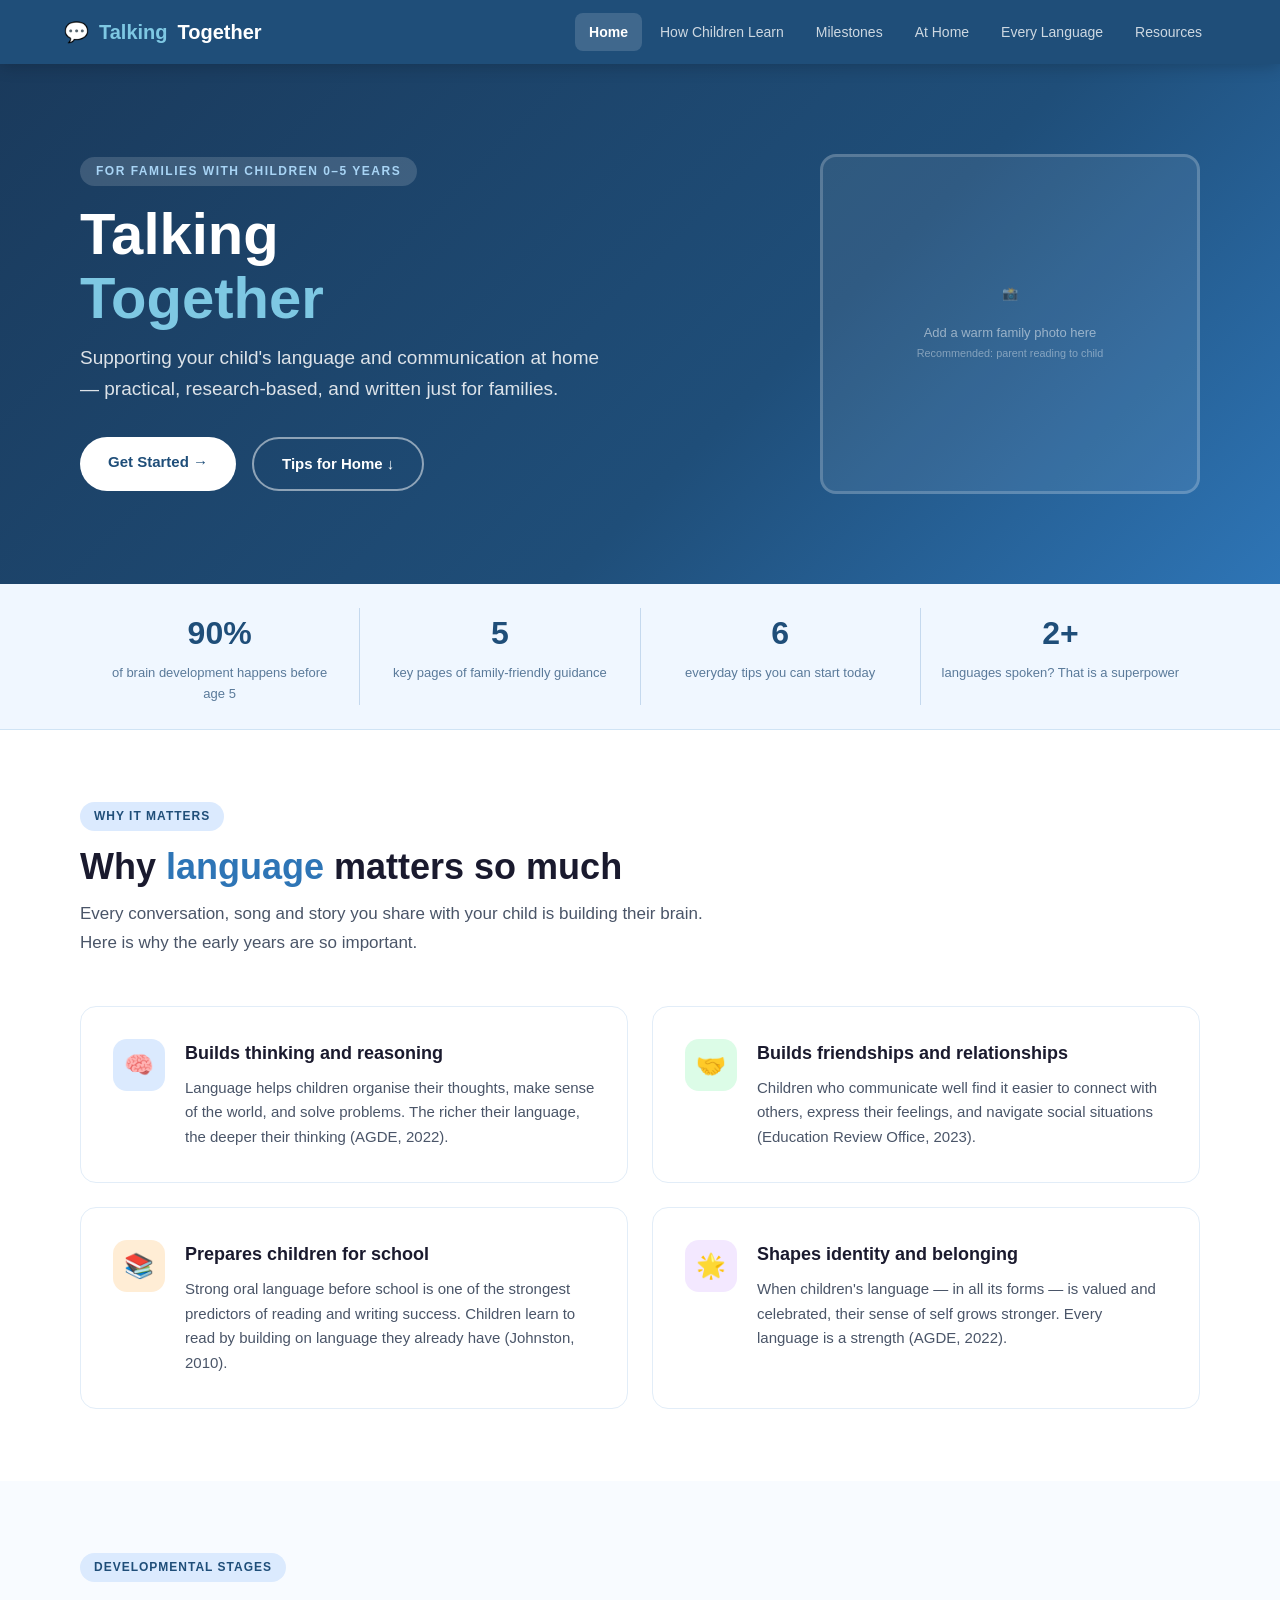
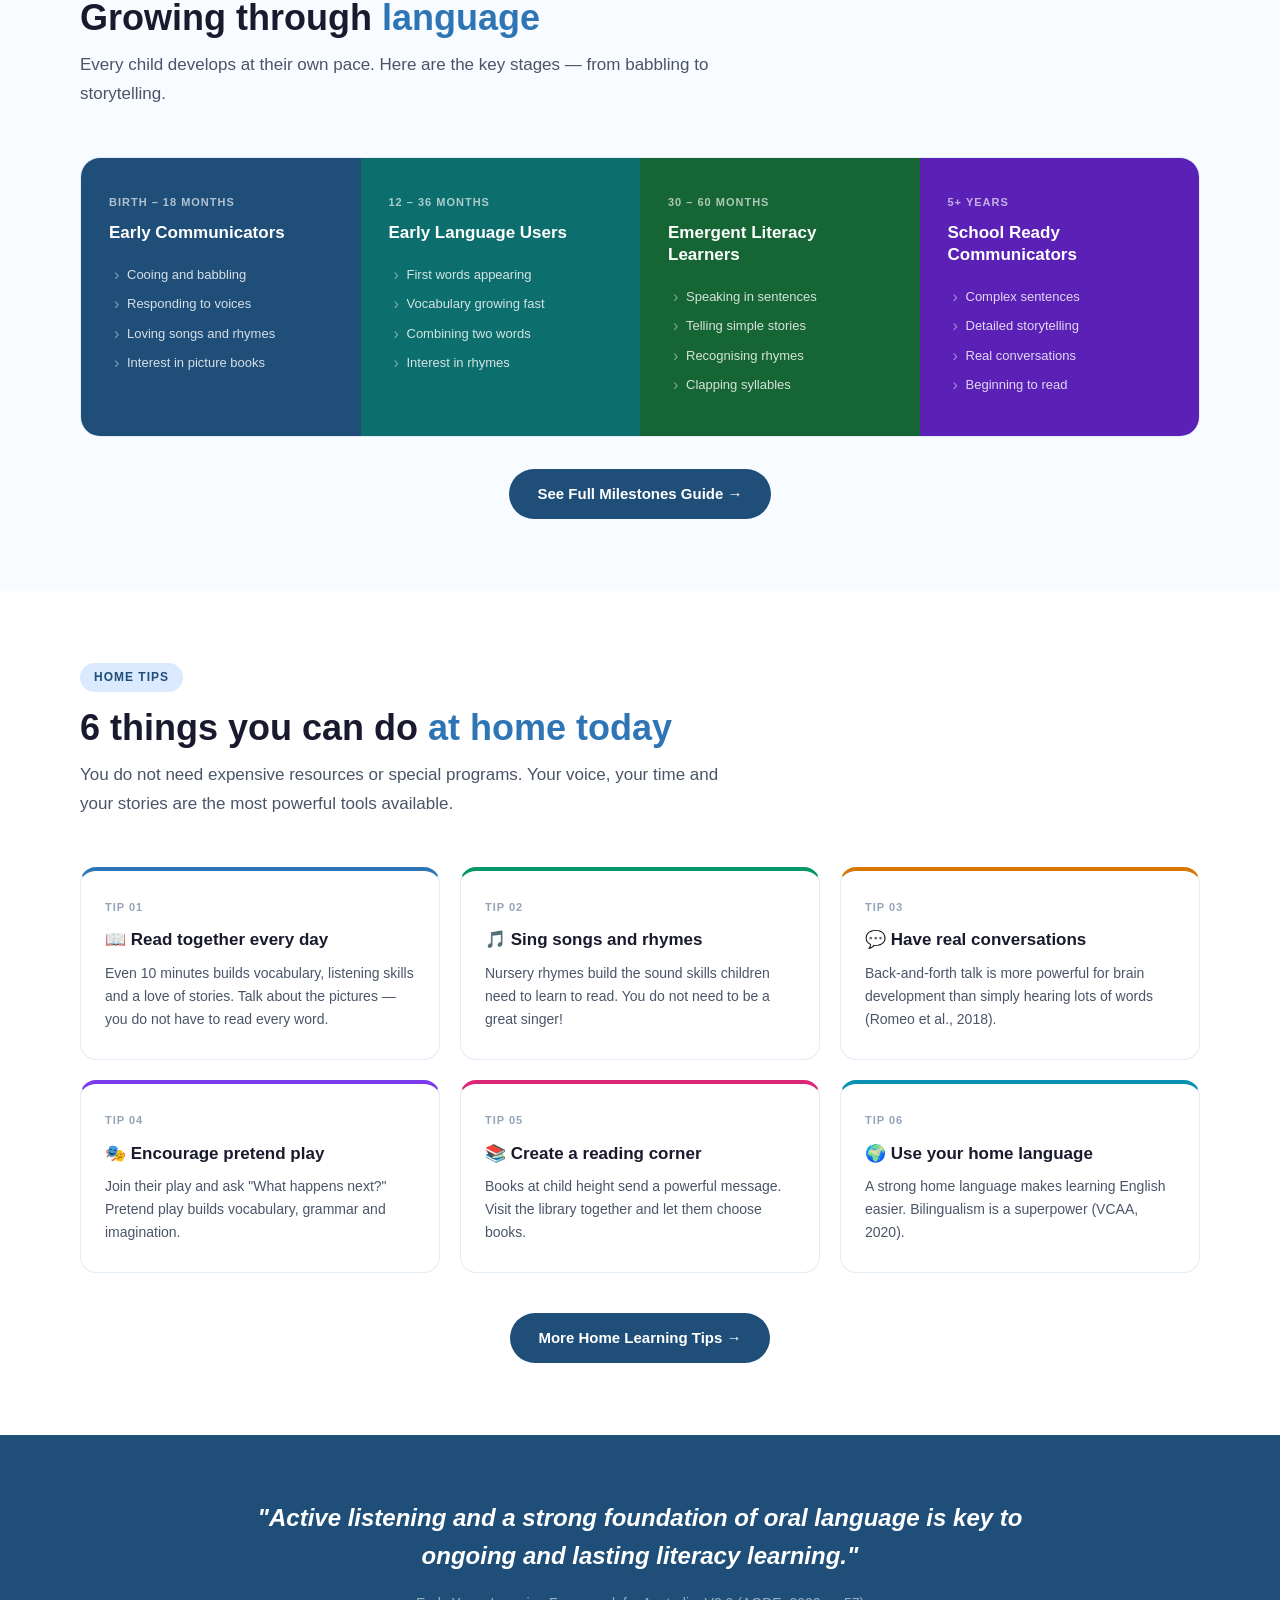
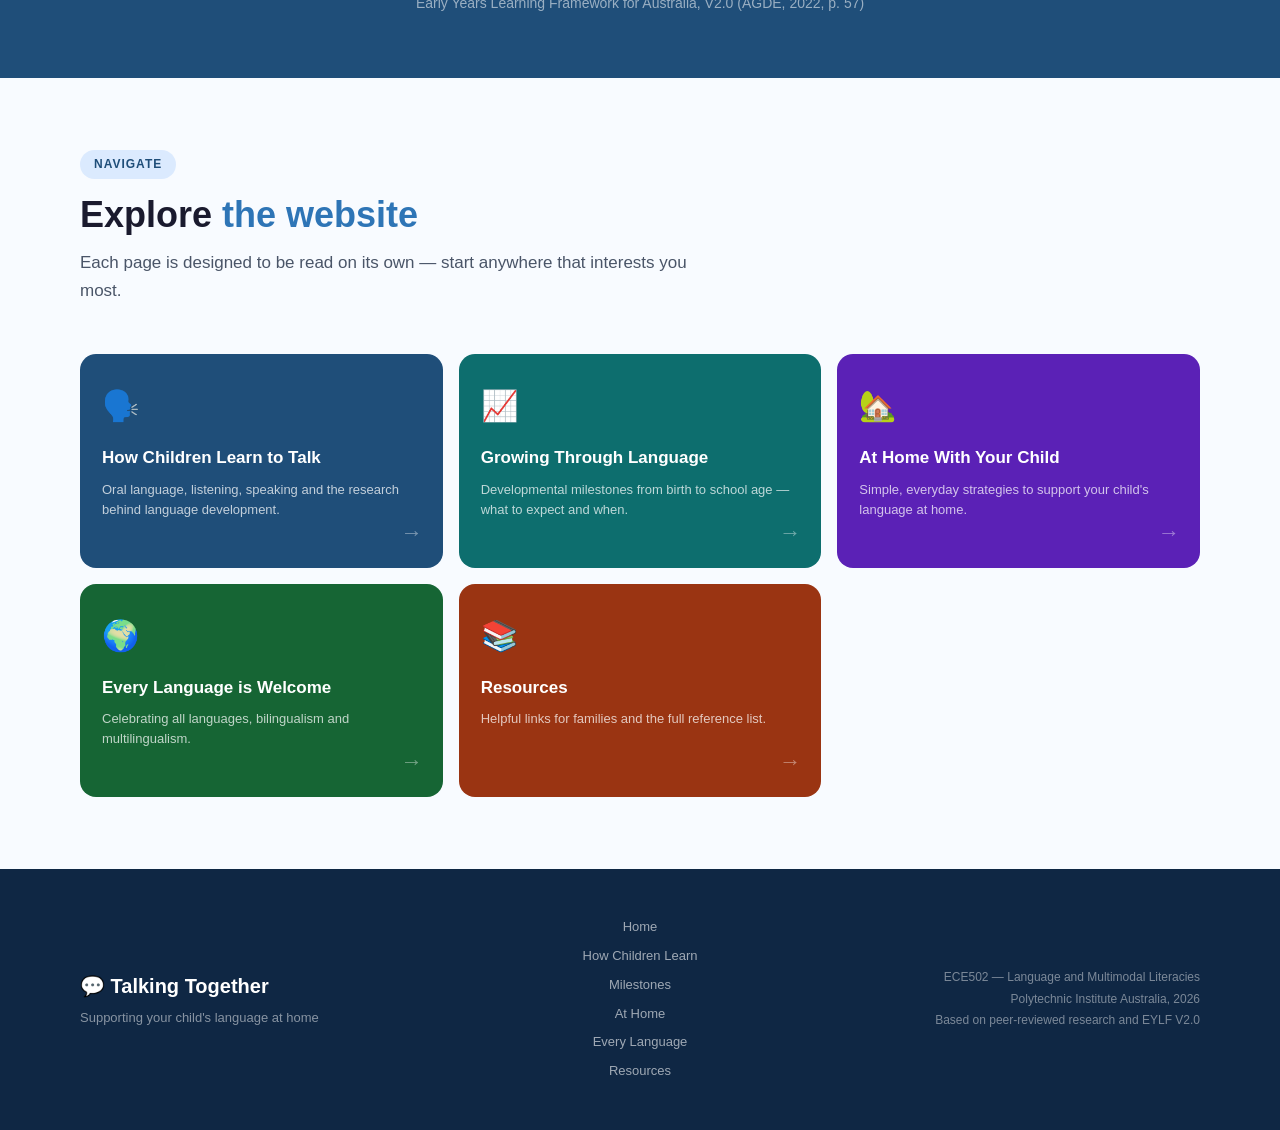
==== index.html @ a14c21f5 "created index.html file" ====
<!DOCTYPE html>
<html lang="en">
<head>
<meta charset="UTF-8">
<meta name="viewport" content="width=device-width, initial-scale=1.0">
<title>Home | Talking Together</title>
<link rel="stylesheet" href="css/style.css">
</head>
<body>

<!-- ═══ NAVBAR ═══ -->
<nav class="navbar">
  <a href="index.html" class="nav-brand">💬 <span>Talking</span> Together</a>
  <div class="nav-links">
    <a href="index.html" class="active">Home</a>
    <a href="pages/how-children-learn.html">How Children Learn</a>
    <a href="pages/milestones.html">Milestones</a>
    <a href="pages/at-home.html">At Home</a>
    <a href="pages/every-language.html">Every Language</a>
    <a href="pages/resources.html">Resources</a>
  </div>
  <div class="hamburger"><span></span><span></span><span></span></div>
</nav>

<!-- ═══ HERO ═══ -->
<section style="background:linear-gradient(135deg,#1a3a5c 0%,#1F4E79 60%,#2E75B6 100%);min-height:520px;display:flex;align-items:center;justify-content:space-between;padding:60px 80px;gap:40px;position:relative;overflow:hidden;">
  <div style="flex:1;z-index:2;">
    <div class="page-tag">For families with children 0–5 years</div>
    <h1 style="font-size:58px;font-weight:800;color:#fff;line-height:1.1;margin-bottom:12px;">Talking<br><span style="color:#7ec8e3;">Together</span></h1>
    <p style="font-size:19px;color:rgba(255,255,255,0.85);line-height:1.65;max-width:520px;margin-bottom:32px;">Supporting your child's language and communication at home — practical, research-based, and written just for families.</p>
    <div style="display:flex;gap:16px;flex-wrap:wrap;">
      <a href="pages/how-children-learn.html" class="btn btn-white">Get Started →</a>
      <a href="#tips" class="btn" style="background:transparent;color:#fff;border:2px solid rgba(255,255,255,0.5);">Tips for Home ↓</a>
    </div>
  </div>
  <div class="page-hero-img" style="flex:0 0 380px;height:340px;">
    <!-- Replace src with your image URL -->
    <!-- <img src="YOUR_IMAGE_URL" alt="Parent reading with child"> -->
    📸<br><span style="font-size:13px;margin-top:8px;">Add a warm family photo here<br><small style="color:rgba(255,255,255,0.4);">Recommended: parent reading to child</small></span>
  </div>
</section>

<!-- ═══ STATS BAR ═══ -->
<div class="stats-bar">
  <div class="stat"><div class="stat-number">90%</div><div class="stat-label">of brain development happens before age 5</div></div>
  <div class="stat"><div class="stat-number">5</div><div class="stat-label">key pages of family-friendly guidance</div></div>
  <div class="stat"><div class="stat-number">6</div><div class="stat-label">everyday tips you can start today</div></div>
  <div class="stat"><div class="stat-number">2+</div><div class="stat-label">languages spoken? That is a superpower</div></div>
</div>

<!-- ═══ WHY LANGUAGE MATTERS ═══ -->
<section class="section">
  <div class="section-tag">Why It Matters</div>
  <h2 class="section-title">Why <span>language</span> matters so much</h2>
  <p class="section-subtitle">Every conversation, song and story you share with your child is building their brain. Here is why the early years are so important.</p>
  <div class="grid-2">
    <div class="card" style="display:flex;gap:20px;align-items:flex-start;">
      <div class="icon-box ib-blue">🧠</div>
      <div><h3 style="font-size:18px;font-weight:700;margin-bottom:8px;">Builds thinking and reasoning</h3><p style="color:var(--muted);font-size:15px;line-height:1.65;">Language helps children organise their thoughts, make sense of the world, and solve problems. The richer their language, the deeper their thinking (AGDE, 2022).</p></div>
    </div>
    <div class="card" style="display:flex;gap:20px;align-items:flex-start;">
      <div class="icon-box ib-green">🤝</div>
      <div><h3 style="font-size:18px;font-weight:700;margin-bottom:8px;">Builds friendships and relationships</h3><p style="color:var(--muted);font-size:15px;line-height:1.65;">Children who communicate well find it easier to connect with others, express their feelings, and navigate social situations (Education Review Office, 2023).</p></div>
    </div>
    <div class="card" style="display:flex;gap:20px;align-items:flex-start;">
      <div class="icon-box ib-orange">📚</div>
      <div><h3 style="font-size:18px;font-weight:700;margin-bottom:8px;">Prepares children for school</h3><p style="color:var(--muted);font-size:15px;line-height:1.65;">Strong oral language before school is one of the strongest predictors of reading and writing success. Children learn to read by building on language they already have (Johnston, 2010).</p></div>
    </div>
    <div class="card" style="display:flex;gap:20px;align-items:flex-start;">
      <div class="icon-box ib-purple">🌟</div>
      <div><h3 style="font-size:18px;font-weight:700;margin-bottom:8px;">Shapes identity and belonging</h3><p style="color:var(--muted);font-size:15px;line-height:1.65;">When children's language — in all its forms — is valued and celebrated, their sense of self grows stronger. Every language is a strength (AGDE, 2022).</p></div>
    </div>
  </div>
</section>

<!-- ═══ MILESTONES PREVIEW ═══ -->
<section class="section section-alt">
  <div class="section-tag">Developmental Stages</div>
  <h2 class="section-title">Growing through <span>language</span></h2>
  <p class="section-subtitle">Every child develops at their own pace. Here are the key stages — from babbling to storytelling.</p>
  <div class="milestone-strip">
    <div class="milestone ms-navy"><div class="milestone-age">Birth – 18 months</div><div class="milestone-stage">Early Communicators</div><ul class="milestone-pts"><li>Cooing and babbling</li><li>Responding to voices</li><li>Loving songs and rhymes</li><li>Interest in picture books</li></ul></div>
    <div class="milestone ms-teal"><div class="milestone-age">12 – 36 months</div><div class="milestone-stage">Early Language Users</div><ul class="milestone-pts"><li>First words appearing</li><li>Vocabulary growing fast</li><li>Combining two words</li><li>Interest in rhymes</li></ul></div>
    <div class="milestone ms-green"><div class="milestone-age">30 – 60 months</div><div class="milestone-stage">Emergent Literacy Learners</div><ul class="milestone-pts"><li>Speaking in sentences</li><li>Telling simple stories</li><li>Recognising rhymes</li><li>Clapping syllables</li></ul></div>
    <div class="milestone ms-purple"><div class="milestone-age">5+ years</div><div class="milestone-stage">School Ready Communicators</div><ul class="milestone-pts"><li>Complex sentences</li><li>Detailed storytelling</li><li>Real conversations</li><li>Beginning to read</li></ul></div>
  </div>
  <div style="text-align:center;margin-top:32px;"><a href="pages/milestones.html" class="btn btn-primary">See Full Milestones Guide →</a></div>
</section>

<!-- ═══ TIPS ═══ -->
<section class="section" id="tips">
  <div class="section-tag">Home Tips</div>
  <h2 class="section-title">6 things you can do <span>at home today</span></h2>
  <p class="section-subtitle">You do not need expensive resources or special programs. Your voice, your time and your stories are the most powerful tools available.</p>
  <div class="grid-3">
    <div class="tip-card tc-blue"><div class="tip-num">Tip 01</div><h3>📖 Read together every day</h3><p>Even 10 minutes builds vocabulary, listening skills and a love of stories. Talk about the pictures — you do not have to read every word.</p></div>
    <div class="tip-card tc-green"><div class="tip-num">Tip 02</div><h3>🎵 Sing songs and rhymes</h3><p>Nursery rhymes build the sound skills children need to learn to read. You do not need to be a great singer!</p></div>
    <div class="tip-card tc-orange"><div class="tip-num">Tip 03</div><h3>💬 Have real conversations</h3><p>Back-and-forth talk is more powerful for brain development than simply hearing lots of words (Romeo et al., 2018).</p></div>
    <div class="tip-card tc-purple"><div class="tip-num">Tip 04</div><h3>🎭 Encourage pretend play</h3><p>Join their play and ask "What happens next?" Pretend play builds vocabulary, grammar and imagination.</p></div>
    <div class="tip-card tc-pink"><div class="tip-num">Tip 05</div><h3>📚 Create a reading corner</h3><p>Books at child height send a powerful message. Visit the library together and let them choose books.</p></div>
    <div class="tip-card tc-teal"><div class="tip-num">Tip 06</div><h3>🌍 Use your home language</h3><p>A strong home language makes learning English easier. Bilingualism is a superpower (VCAA, 2020).</p></div>
  </div>
  <div style="text-align:center;margin-top:40px;"><a href="pages/at-home.html" class="btn btn-primary">More Home Learning Tips →</a></div>
</section>

<!-- ═══ QUOTE ═══ -->
<div class="quote-band">
  <p class="quote-text">"Active listening and a strong foundation of oral language is key to ongoing and lasting literacy learning."</p>
  <p class="quote-source">Early Years Learning Framework for Australia, V2.0 (AGDE, 2022, p. 57)</p>
</div>

<!-- ═══ EXPLORE THE SITE ═══ -->
<section class="section section-alt">
  <div class="section-tag">Navigate</div>
  <h2 class="section-title">Explore <span>the website</span></h2>
  <p class="section-subtitle">Each page is designed to be read on its own — start anywhere that interests you most.</p>
  <div class="nav-page-cards">
    <a href="pages/how-children-learn.html" class="nav-page-card npc-1"><div class="npc-icon">🗣️</div><h3>How Children Learn to Talk</h3><p>Oral language, listening, speaking and the research behind language development.</p><span class="npc-arrow">→</span></a>
    <a href="pages/milestones.html" class="nav-page-card npc-2"><div class="npc-icon">📈</div><h3>Growing Through Language</h3><p>Developmental milestones from birth to school age — what to expect and when.</p><span class="npc-arrow">→</span></a>
    <a href="pages/at-home.html" class="nav-page-card npc-3"><div class="npc-icon">🏡</div><h3>At Home With Your Child</h3><p>Simple, everyday strategies to support your child's language at home.</p><span class="npc-arrow">→</span></a>
    <a href="pages/every-language.html" class="nav-page-card npc-4"><div class="npc-icon">🌍</div><h3>Every Language is Welcome</h3><p>Celebrating all languages, bilingualism and multilingualism.</p><span class="npc-arrow">→</span></a>
    <a href="pages/resources.html" class="nav-page-card npc-5"><div class="npc-icon">📚</div><h3>Resources</h3><p>Helpful links for families and the full reference list.</p><span class="npc-arrow">→</span></a>
  </div>
</section>

<!-- ═══ FOOTER ═══ -->
<footer class="footer">
  <div><div class="footer-brand">💬 Talking Together</div><div class="footer-tagline">Supporting your child's language at home</div></div>
  <div class="footer-nav">
    <a href="index.html">Home</a><a href="pages/how-children-learn.html">How Children Learn</a>
    <a href="pages/milestones.html">Milestones</a><a href="pages/at-home.html">At Home</a>
    <a href="pages/every-language.html">Every Language</a><a href="pages/resources.html">Resources</a>
  </div>
  <div class="footer-info">ECE502 — Language and Multimodal Literacies<br>Polytechnic Institute Australia, 2026<br>Based on peer-reviewed research and EYLF V2.0</div>
</footer>

<script src="js/main.js"></script>
</body>
</html>
---- css/style.css ----
/* ═══════════════════════════════════════════
   TALKING TOGETHER — Global Styles
   ECE502 Assessment 1 | Delicia Manasseh
═══════════════════════════════════════════ */

*, *::before, *::after { margin: 0; padding: 0; box-sizing: border-box; }

:root {
  --navy:    #1F4E79;
  --blue:    #2E75B6;
  --teal:    #0d6e6e;
  --green:   #166534;
  --purple:  #5b21b6;
  --orange:  #9a3412;
  --text:    #1a1a2e;
  --muted:   #4a5568;
  --light:   #f8fbff;
  --border:  #e2edf8;
  --white:   #ffffff;
  --radius:  16px;
}

body {
  font-family: 'Segoe UI', Arial, sans-serif;
  color: var(--text);
  background: var(--white);
  line-height: 1.6;
}

/* ── NAVBAR ── */
.navbar {
  position: sticky;
  top: 0;
  z-index: 1000;
  background: var(--navy);
  display: flex;
  align-items: center;
  justify-content: space-between;
  padding: 0 64px;
  height: 64px;
  box-shadow: 0 2px 16px rgba(0,0,0,0.2);
}
.nav-brand {
  font-size: 20px;
  font-weight: 800;
  color: #fff;
  text-decoration: none;
  display: flex;
  align-items: center;
  gap: 10px;
}
.nav-brand span { color: #7ec8e3; }
.nav-links { display: flex; gap: 4px; align-items: center; }
.nav-links a {
  color: rgba(255,255,255,0.78);
  text-decoration: none;
  font-size: 14px;
  font-weight: 500;
  padding: 8px 14px;
  border-radius: 8px;
  transition: background 0.2s, color 0.2s;
  white-space: nowrap;
}
.nav-links a:hover,
.nav-links a.active {
  background: rgba(255,255,255,0.15);
  color: #fff;
}
.nav-links a.active { font-weight: 700; }
.hamburger {
  display: none;
  flex-direction: column;
  gap: 5px;
  cursor: pointer;
  padding: 8px;
}
.hamburger span {
  width: 24px; height: 2px;
  background: #fff;
  border-radius: 2px;
  transition: all 0.3s;
}

/* ── PAGE HERO ── */
.page-hero {
  background: linear-gradient(135deg, #1a3a5c 0%, var(--navy) 60%, var(--blue) 100%);
  padding: 64px 80px;
  display: flex;
  align-items: center;
  justify-content: space-between;
  gap: 40px;
  min-height: 300px;
}
.page-hero-text { flex: 1; }
.page-tag {
  display: inline-block;
  background: rgba(255,255,255,0.15);
  color: #a8d4f5;
  font-size: 12px;
  font-weight: 700;
  letter-spacing: 1.5px;
  text-transform: uppercase;
  padding: 5px 16px;
  border-radius: 20px;
  margin-bottom: 16px;
}
.page-hero h1 {
  font-size: 44px;
  font-weight: 800;
  color: #fff;
  line-height: 1.15;
  margin-bottom: 14px;
}
.page-hero h1 span { color: #7ec8e3; }
.page-hero p {
  font-size: 18px;
  color: rgba(255,255,255,0.82);
  line-height: 1.65;
  max-width: 580px;
}
.page-hero-img {
  flex: 0 0 320px;
  height: 240px;
  border-radius: var(--radius);
  overflow: hidden;
  border: 3px solid rgba(255,255,255,0.2);
  background: rgba(255,255,255,0.08);
  display: flex;
  align-items: center;
  justify-content: center;
  flex-direction: column;
  gap: 10px;
  color: rgba(255,255,255,0.5);
  font-size: 13px;
  text-align: center;
}
.page-hero-img img {
  width: 100%; height: 100%; object-fit: cover;
}

/* ── SECTIONS ── */
.section { padding: 72px 80px; }
.section-alt { background: var(--light); }
.section-center { text-align: center; }

.section-tag {
  display: inline-block;
  background: #dbeafe;
  color: var(--navy);
  font-size: 12px;
  font-weight: 700;
  letter-spacing: 1px;
  text-transform: uppercase;
  padding: 5px 14px;
  border-radius: 20px;
  margin-bottom: 14px;
}
.section-title {
  font-size: 36px;
  font-weight: 800;
  color: var(--text);
  margin-bottom: 12px;
  line-height: 1.2;
}
.section-title span { color: var(--blue); }
.section-subtitle {
  font-size: 17px;
  color: var(--muted);
  line-height: 1.7;
  max-width: 640px;
  margin-bottom: 48px;
}
.section-center .section-subtitle { margin: 0 auto 48px; }

/* ── CARDS ── */
.card {
  background: var(--white);
  border: 1px solid var(--border);
  border-radius: var(--radius);
  padding: 32px;
  transition: box-shadow 0.25s, transform 0.25s;
}
.card:hover {
  box-shadow: 0 8px 32px rgba(31,78,121,0.1);
  transform: translateY(-3px);
}

/* ── GRIDS ── */
.grid-2 { display: grid; grid-template-columns: 1fr 1fr; gap: 24px; }
.grid-3 { display: grid; grid-template-columns: repeat(3,1fr); gap: 20px; }
.grid-4 { display: grid; grid-template-columns: repeat(4,1fr); gap: 20px; }

/* ── ICON BOX ── */
.icon-box {
  width: 52px; height: 52px;
  border-radius: 14px;
  display: flex; align-items: center; justify-content: center;
  font-size: 24px; flex-shrink: 0;
}
.ib-blue   { background: #dbeafe; }
.ib-green  { background: #dcfce7; }
.ib-orange { background: #ffedd5; }
.ib-purple { background: #f3e8ff; }
.ib-teal   { background: #ccfbf1; }
.ib-pink   { background: #fce7f3; }

/* ── QUOTE BLOCK ── */
.quote-band {
  background: var(--navy);
  padding: 64px 80px;
  text-align: center;
}
.quote-text {
  font-size: 24px;
  font-weight: 700;
  color: #fff;
  line-height: 1.6;
  max-width: 780px;
  margin: 0 auto 16px;
  font-style: italic;
}
.quote-source { font-size: 14px; color: rgba(255,255,255,0.55); }

/* ── INLINE QUOTE ── */
.inline-quote {
  border-left: 4px solid var(--blue);
  padding: 16px 24px;
  background: #f0f7ff;
  border-radius: 0 12px 12px 0;
  margin: 24px 0;
  font-style: italic;
  color: var(--muted);
  font-size: 16px;
  line-height: 1.7;
}
.inline-quote cite { display: block; font-size: 13px; margin-top: 8px; color: #94a3b8; font-style: normal; }

/* ── BUTTONS ── */
.btn {
  display: inline-block;
  padding: 13px 28px;
  border-radius: 50px;
  font-size: 15px;
  font-weight: 700;
  text-decoration: none;
  border: none;
  cursor: pointer;
  transition: transform 0.2s, box-shadow 0.2s;
}
.btn:hover { transform: translateY(-2px); box-shadow: 0 6px 20px rgba(0,0,0,0.15); }
.btn-primary { background: var(--navy); color: #fff; }
.btn-white   { background: #fff; color: var(--navy); }
.btn-outline { background: transparent; color: var(--navy); border: 2px solid var(--navy); }

/* ── STATS BAR ── */
.stats-bar {
  background: #f0f7ff;
  border-bottom: 1px solid #d0e4f5;
  padding: 24px 80px;
  display: flex;
}
.stat { flex: 1; text-align: center; padding: 0 20px; border-right: 1px solid #c5d9ee; }
.stat:last-child { border-right: none; }
.stat-number { font-size: 32px; font-weight: 800; color: var(--navy); }
.stat-label  { font-size: 13px; color: #5a7a9a; margin-top: 4px; }

/* ── TIP CARDS ── */
.tip-card {
  background: var(--white);
  border: 1px solid var(--border);
  border-radius: var(--radius);
  padding: 28px 24px;
  border-top: 4px solid;
}
.tc-blue   { border-top-color: var(--blue); }
.tc-green  { border-top-color: #059669; }
.tc-orange { border-top-color: #d97706; }
.tc-purple { border-top-color: #7c3aed; }
.tc-pink   { border-top-color: #db2777; }
.tc-teal   { border-top-color: #0891b2; }
.tip-num { font-size: 11px; font-weight: 700; letter-spacing: 1px; color: #94a3b8; text-transform: uppercase; margin-bottom: 10px; }
.tip-card h3 { font-size: 17px; font-weight: 700; color: var(--text); margin-bottom: 8px; }
.tip-card p  { font-size: 14px; color: var(--muted); line-height: 1.65; }
.tip-card cite { font-size: 12px; color: #94a3b8; font-style: italic; display: block; margin-top: 10px; }

/* ── MILESTONE STRIP ── */
.milestone-strip {
  display: grid;
  grid-template-columns: repeat(4,1fr);
  border-radius: 20px;
  overflow: hidden;
  border: 1px solid var(--border);
}
.milestone { padding: 36px 28px; }
.ms-navy   { background: var(--navy); }
.ms-teal   { background: var(--teal); }
.ms-green  { background: var(--green); }
.ms-purple { background: var(--purple); }
.milestone-age   { font-size: 11px; font-weight: 700; letter-spacing: 1px; text-transform: uppercase; color: rgba(255,255,255,0.65); margin-bottom: 10px; }
.milestone-stage { font-size: 17px; font-weight: 800; color: #fff; margin-bottom: 16px; line-height: 1.3; }
.milestone-pts   { list-style: none; }
.milestone-pts li { font-size: 13px; color: rgba(255,255,255,0.82); padding: 5px 0 5px 18px; position: relative; line-height: 1.5; }
.milestone-pts li::before { content: '›'; position: absolute; left: 5px; color: rgba(255,255,255,0.45); font-size: 16px; line-height: 1.3; }

/* ── MYTH CARDS ── */
.myth-pair { margin-bottom: 24px; }
.myth-item { padding: 16px 20px; border-radius: 12px; margin-bottom: 8px; }
.myth-false { background: #fef2f2; border-left: 4px solid #ef4444; }
.myth-true  { background: #f0fdf4; border-left: 4px solid #16a34a; }
.myth-label { font-size: 11px; font-weight: 700; letter-spacing: 0.5px; margin-bottom: 5px; }
.myth-false .myth-label { color: #dc2626; }
.myth-true  .myth-label { color: #15803d; }
.myth-item p { font-size: 14px; color: var(--muted); line-height: 1.6; }

/* ── NAV CARDS (page links) ── */
.nav-page-cards { display: grid; grid-template-columns: repeat(3,1fr); gap: 16px; }
.nav-page-card {
  border-radius: var(--radius);
  padding: 28px 22px 48px;
  text-decoration: none;
  display: block;
  transition: transform 0.2s, box-shadow 0.2s;
  position: relative;
  overflow: hidden;
}
.nav-page-card:hover { transform: translateY(-4px); box-shadow: 0 16px 40px rgba(0,0,0,0.15); }
.npc-icon { font-size: 30px; margin-bottom: 14px; }
.nav-page-card h3 { font-size: 17px; font-weight: 700; color: #fff; margin-bottom: 8px; }
.nav-page-card p  { font-size: 13px; color: rgba(255,255,255,0.73); line-height: 1.55; }
.npc-arrow { position: absolute; bottom: 18px; right: 20px; color: rgba(255,255,255,0.4); font-size: 22px; }
.npc-1 { background: var(--navy); }
.npc-2 { background: var(--teal); }
.npc-3 { background: var(--purple); }
.npc-4 { background: var(--green); }
.npc-5 { background: var(--orange); }
.npc-home { background: #374151; }

/* ── REFERENCE LIST ── */
.ref-list { list-style: none; }
.ref-list li {
  padding: 12px 0 12px 28px;
  border-bottom: 1px solid var(--border);
  font-size: 14px;
  color: var(--muted);
  line-height: 1.7;
  position: relative;
}
.ref-list li::before { content: '›'; position: absolute; left: 8px; color: var(--blue); font-size: 18px; line-height: 1.5; }
.ref-list li:last-child { border-bottom: none; }
.ref-list a { color: var(--blue); }

/* ── LINK GRID ── */
.link-grid { display: grid; grid-template-columns: 1fr 1fr; gap: 14px; }
.link-card {
  background: var(--white);
  border: 1px solid var(--border);
  border-radius: 12px;
  padding: 18px 20px;
  text-decoration: none;
  display: flex;
  gap: 14px;
  align-items: flex-start;
  transition: box-shadow 0.2s, transform 0.2s;
}
.link-card:hover { box-shadow: 0 4px 20px rgba(31,78,121,0.1); transform: translateY(-2px); }
.link-icon { font-size: 20px; flex-shrink: 0; margin-top: 2px; }
.link-card h4 { font-size: 14px; font-weight: 700; color: var(--text); margin-bottom: 4px; }
.link-card p  { font-size: 12px; color: var(--muted); line-height: 1.5; }

/* ── AI TRANSPARENCY BOX ── */
.ai-box {
  background: #fefce8;
  border: 1px solid #fde68a;
  border-left: 5px solid #f59e0b;
  border-radius: var(--radius);
  padding: 32px;
}
.ai-box h3 { font-size: 20px; font-weight: 700; color: #78350f; margin-bottom: 16px; }
.ai-box p  { font-size: 15px; color: #713f12; line-height: 1.7; margin-bottom: 12px; }
.ai-box ul { padding-left: 20px; }
.ai-box ul li { font-size: 14px; color: #713f12; margin-bottom: 8px; line-height: 1.6; }

/* ── FOOTER ── */
.footer {
  background: #0f2744;
  padding: 48px 80px;
  display: grid;
  grid-template-columns: 1fr auto 1fr;
  align-items: center;
  gap: 32px;
}
.footer-brand { font-size: 20px; font-weight: 800; color: #fff; margin-bottom: 6px; }
.footer-tagline { font-size: 13px; color: rgba(255,255,255,0.5); }
.footer-nav { display: flex; flex-direction: column; gap: 8px; align-items: center; }
.footer-nav a { color: rgba(255,255,255,0.6); text-decoration: none; font-size: 13px; transition: color 0.2s; }
.footer-nav a:hover { color: #fff; }
.footer-info { text-align: right; font-size: 12px; color: rgba(255,255,255,0.45); line-height: 1.8; }

/* ── RESPONSIVE ── */
@media (max-width: 1024px) {
  .navbar { padding: 0 32px; }
  .nav-links { gap: 0; }
  .nav-links a { padding: 8px 10px; font-size: 13px; }
  .section { padding: 56px 40px; }
  .page-hero { padding: 48px 40px; }
  .quote-band { padding: 56px 40px; }
  .footer { padding: 40px; }
  .stats-bar { padding: 24px 40px; }
}

@media (max-width: 768px) {
  .navbar { padding: 0 20px; }
  .nav-links { display: none; flex-direction: column; position: absolute; top: 64px; left: 0; right: 0; background: var(--navy); padding: 16px 20px; gap: 4px; }
  .nav-links.open { display: flex; }
  .hamburger { display: flex; }
  .page-hero { flex-direction: column; padding: 40px 24px; }
  .page-hero h1 { font-size: 32px; }
  .page-hero-img { flex: 0 0 220px; width: 100%; }
  .section { padding: 48px 24px; }
  .grid-2, .grid-3, .grid-4 { grid-template-columns: 1fr; }
  .milestone-strip { grid-template-columns: 1fr 1fr; }
  .nav-page-cards { grid-template-columns: 1fr; }
  .link-grid { grid-template-columns: 1fr; }
  .stats-bar { flex-direction: column; padding: 24px; gap: 20px; }
  .stat { border-right: none; border-bottom: 1px solid #c5d9ee; padding-bottom: 20px; }
  .stat:last-child { border-bottom: none; }
  .quote-band { padding: 48px 24px; }
  .quote-text { font-size: 20px; }
  .footer { grid-template-columns: 1fr; padding: 36px 24px; text-align: center; }
  .footer-info { text-align: center; }
  .footer-nav { flex-direction: row; flex-wrap: wrap; justify-content: center; }
}
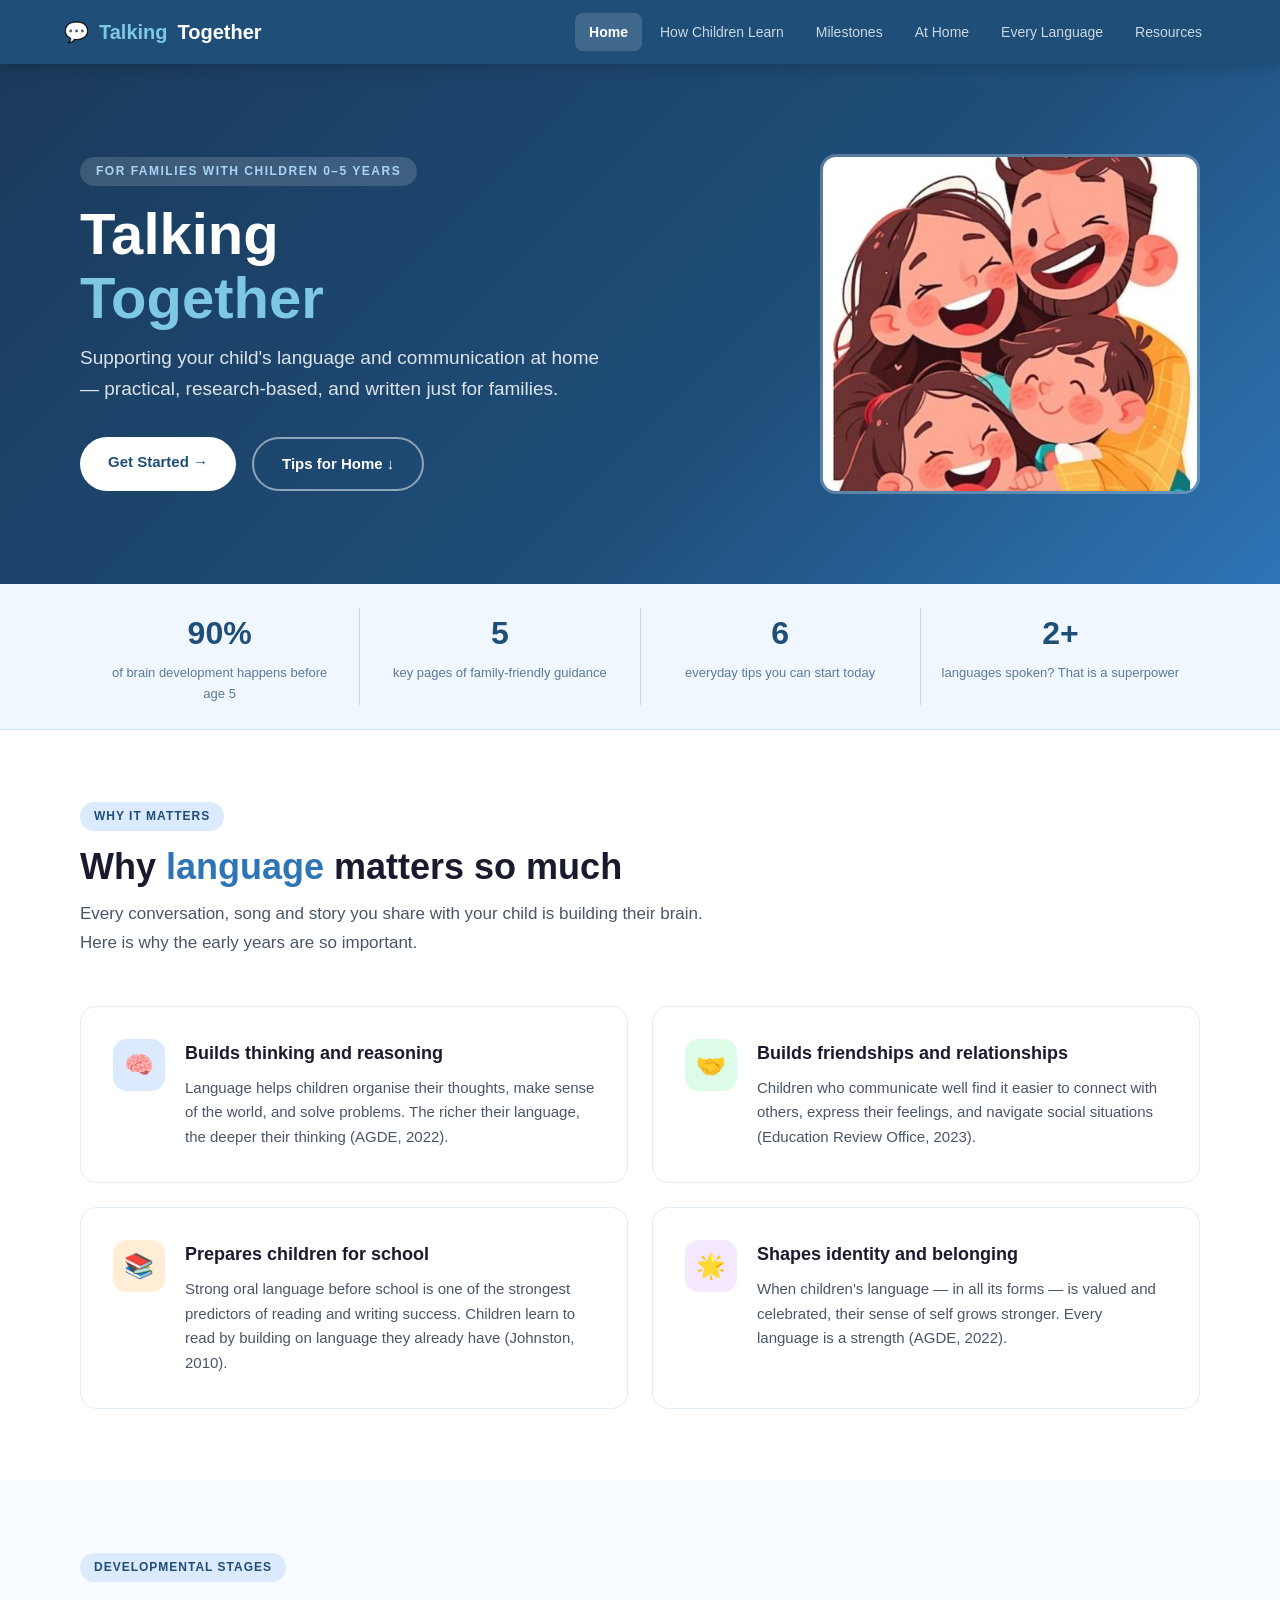
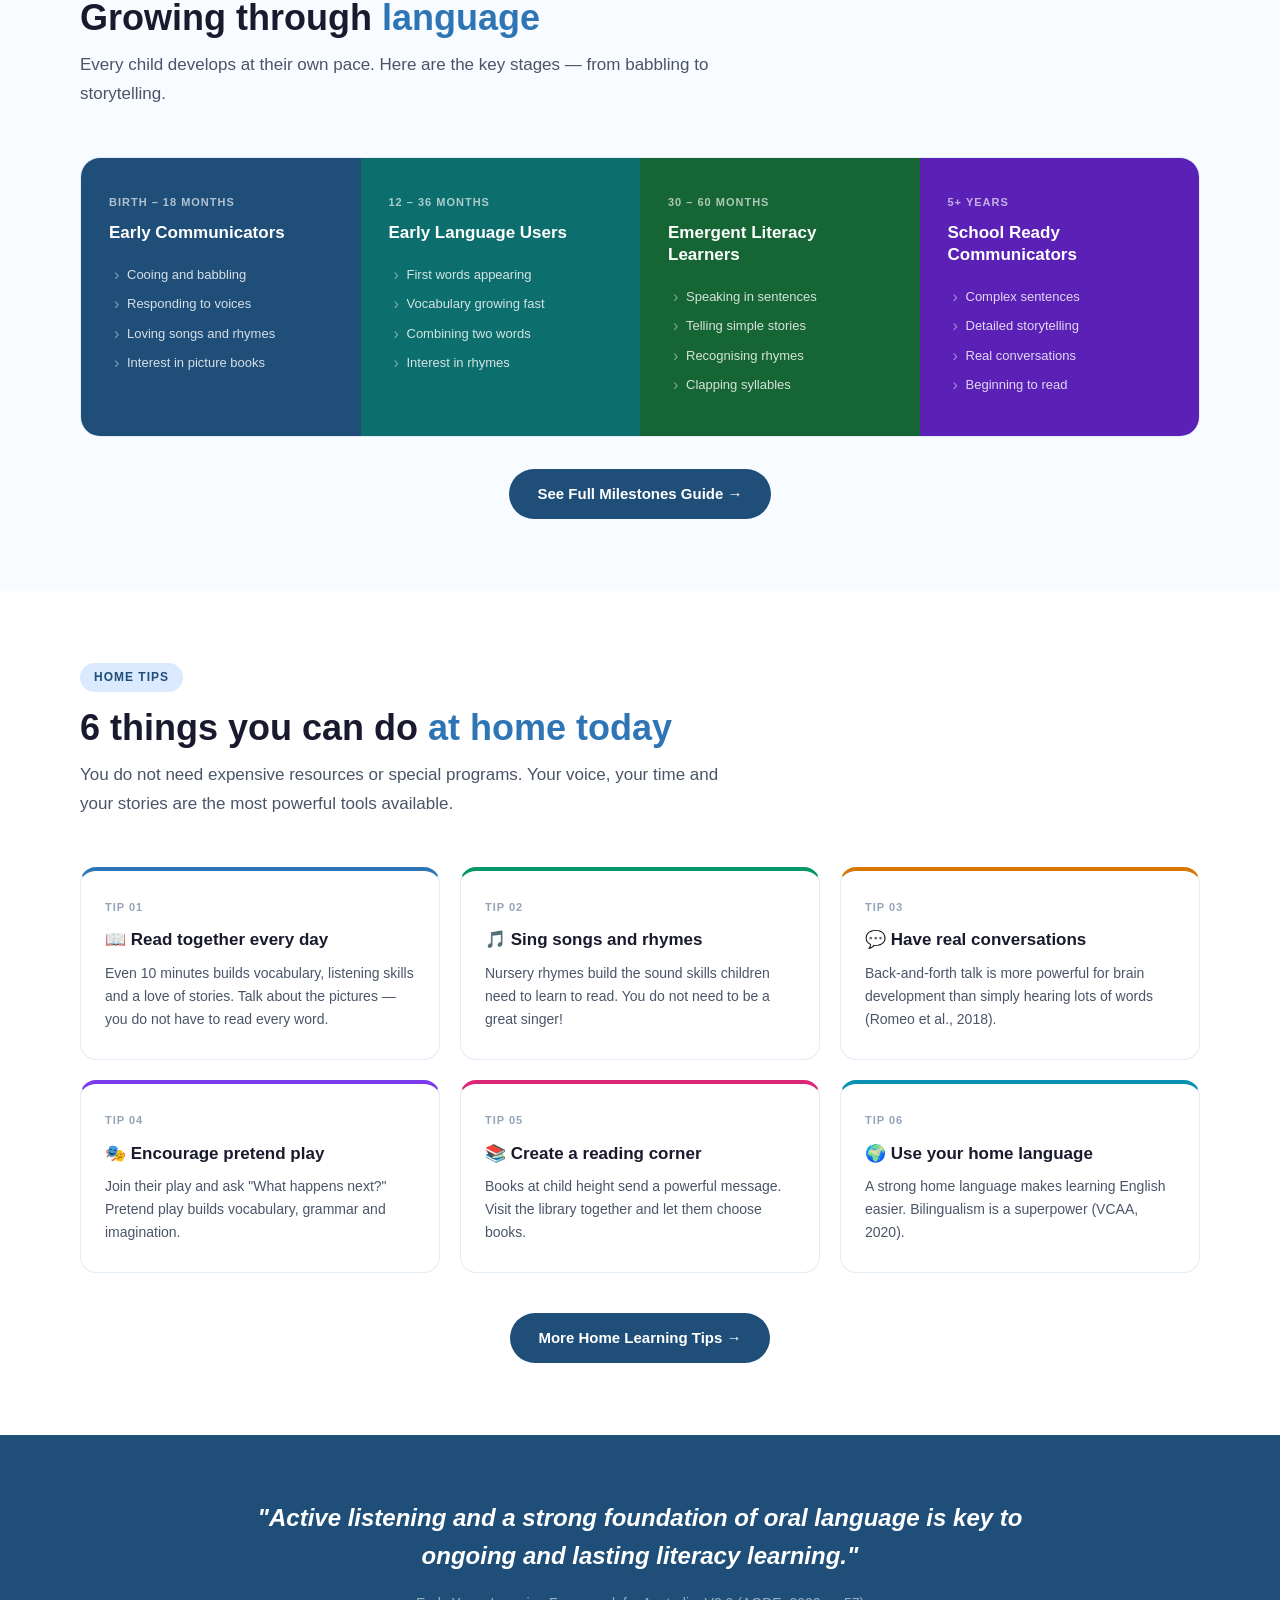
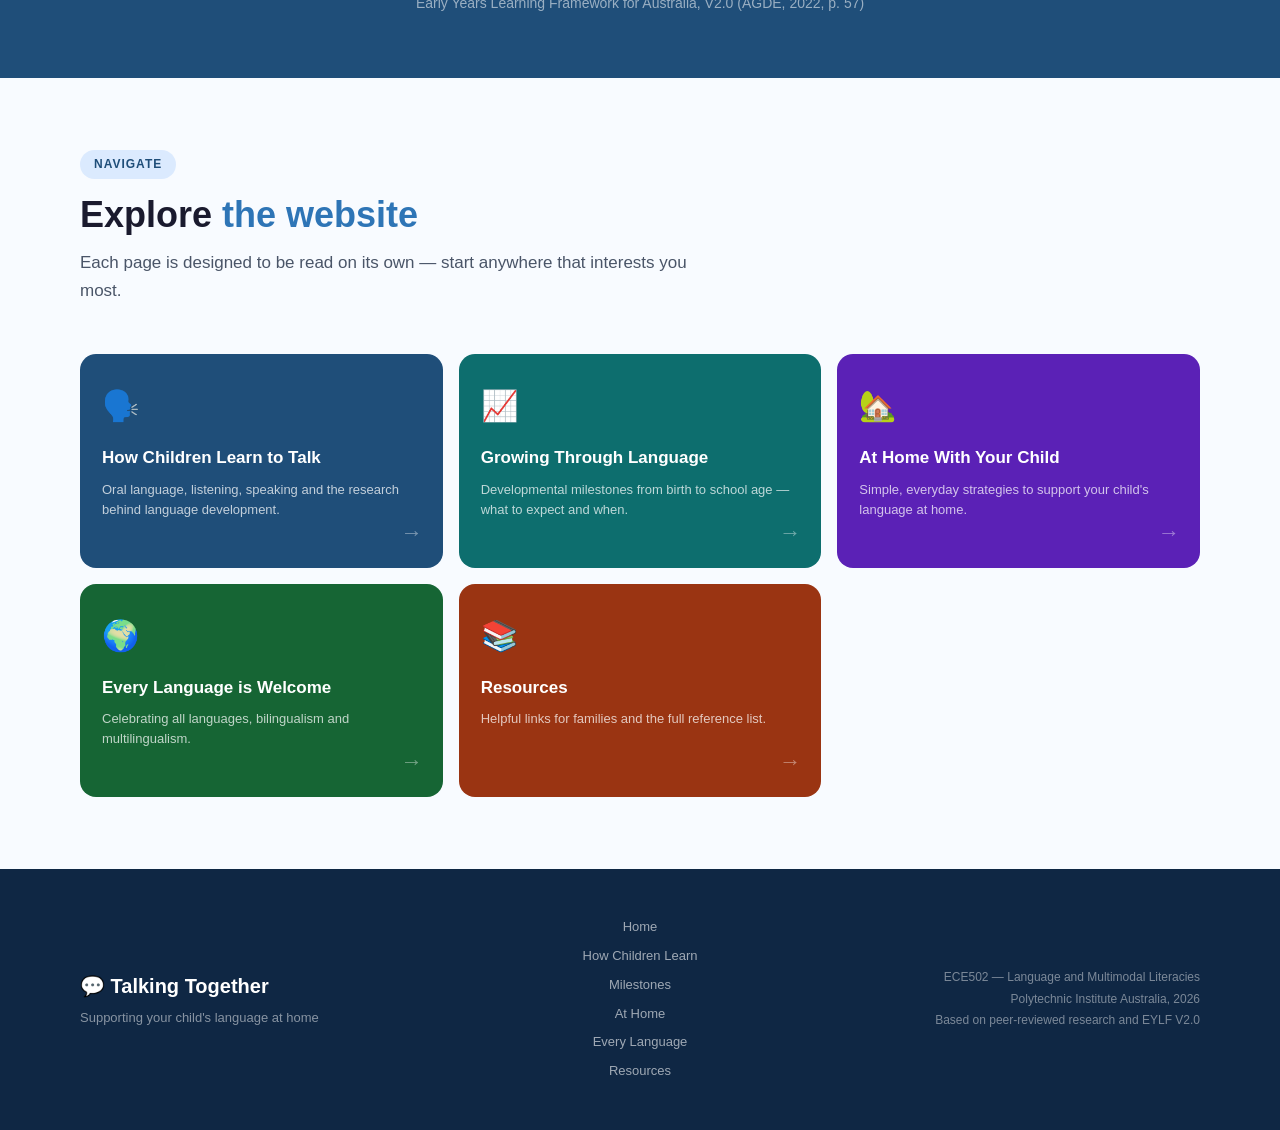
==== commit d5ba3cc7: "added warm family image" ====
--- a/index.html
+++ b/index.html
@@ -35,8 +35,8 @@
   </div>
   <div class="page-hero-img" style="flex:0 0 380px;height:340px;">
     <!-- Replace src with your image URL -->
-    <!-- <img src="YOUR_IMAGE_URL" alt="Parent reading with child"> -->
-    📸<br><span style="font-size:13px;margin-top:8px;">Add a warm family photo here<br><small style="color:rgba(255,255,255,0.4);">Recommended: parent reading to child</small></span>
+    <img src="images/warm-family.jpg" alt="Parent reading with child">
+    <!--📸<br><span style="font-size:13px;margin-top:8px;">Add a warm family photo here<br><small style="color:rgba(255,255,255,0.4);">Recommended: parent reading to child</small></span>-->
   </div>
 </section>
 
